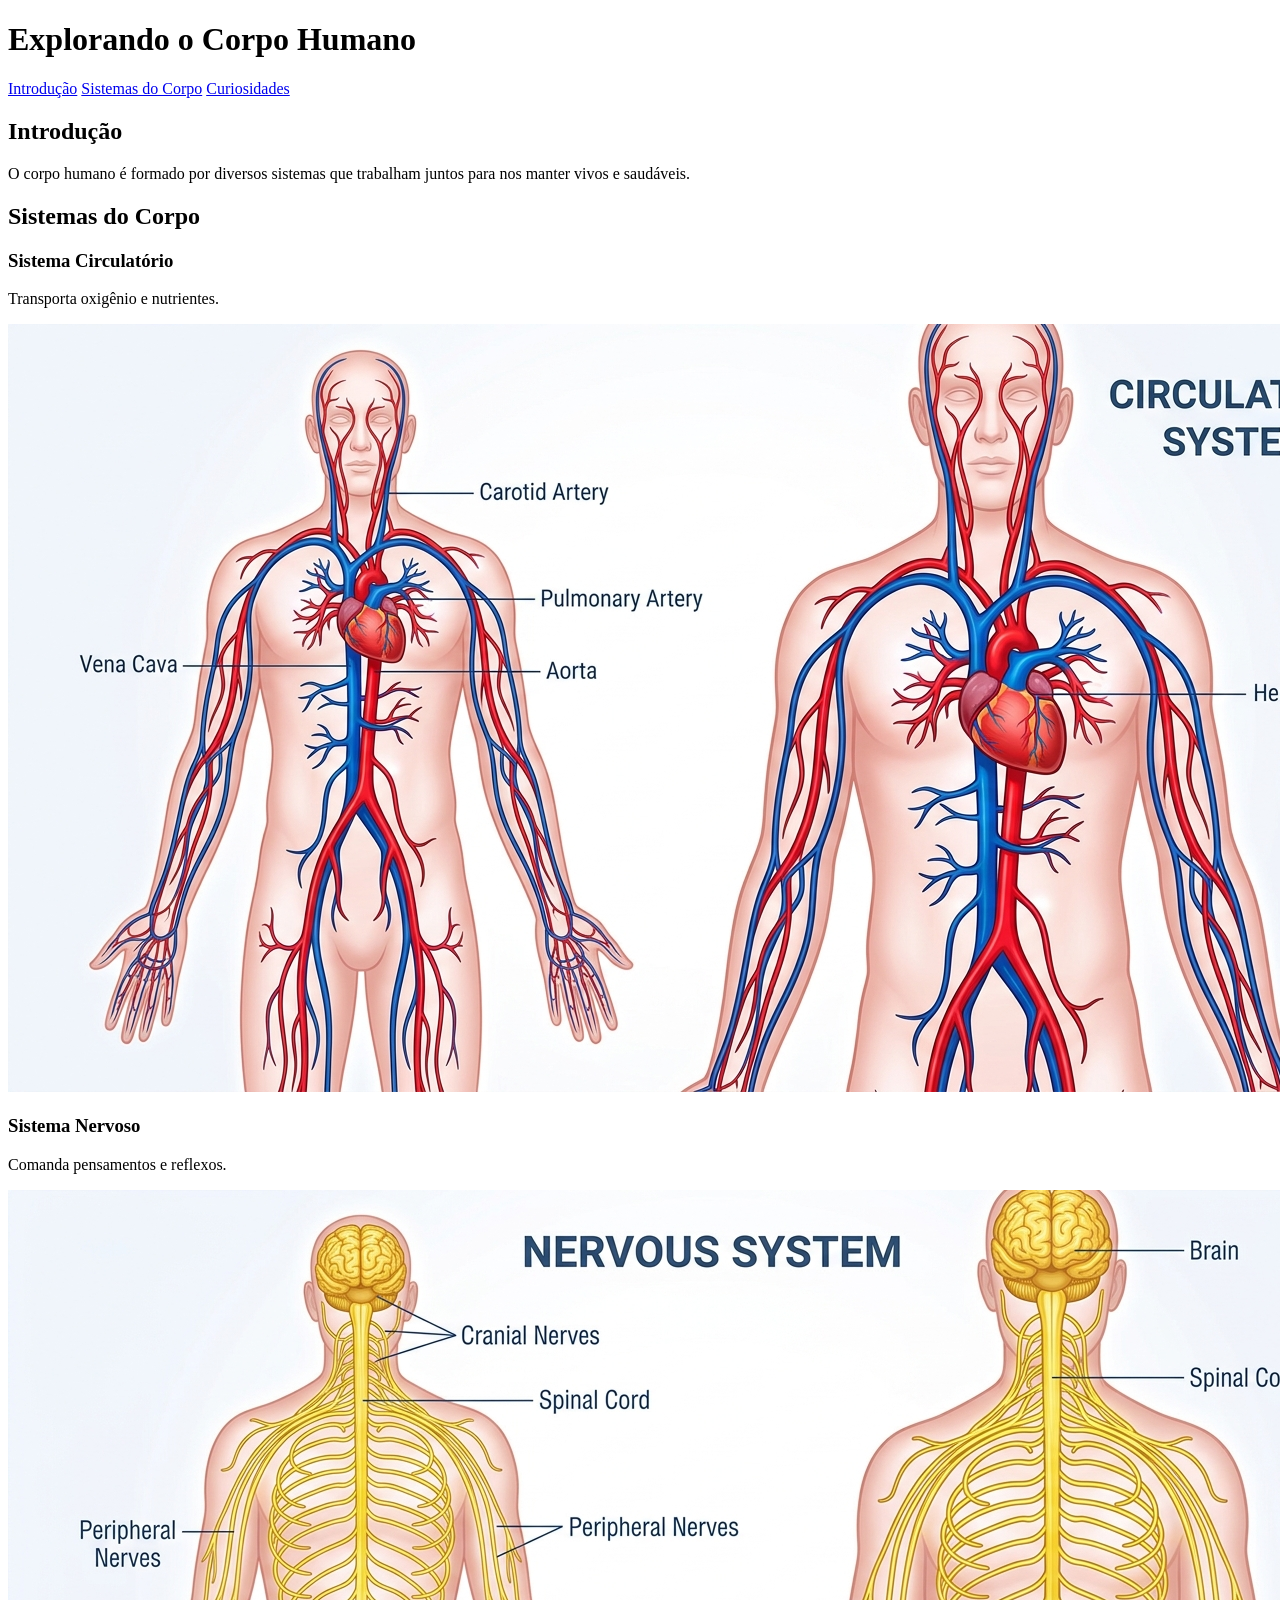
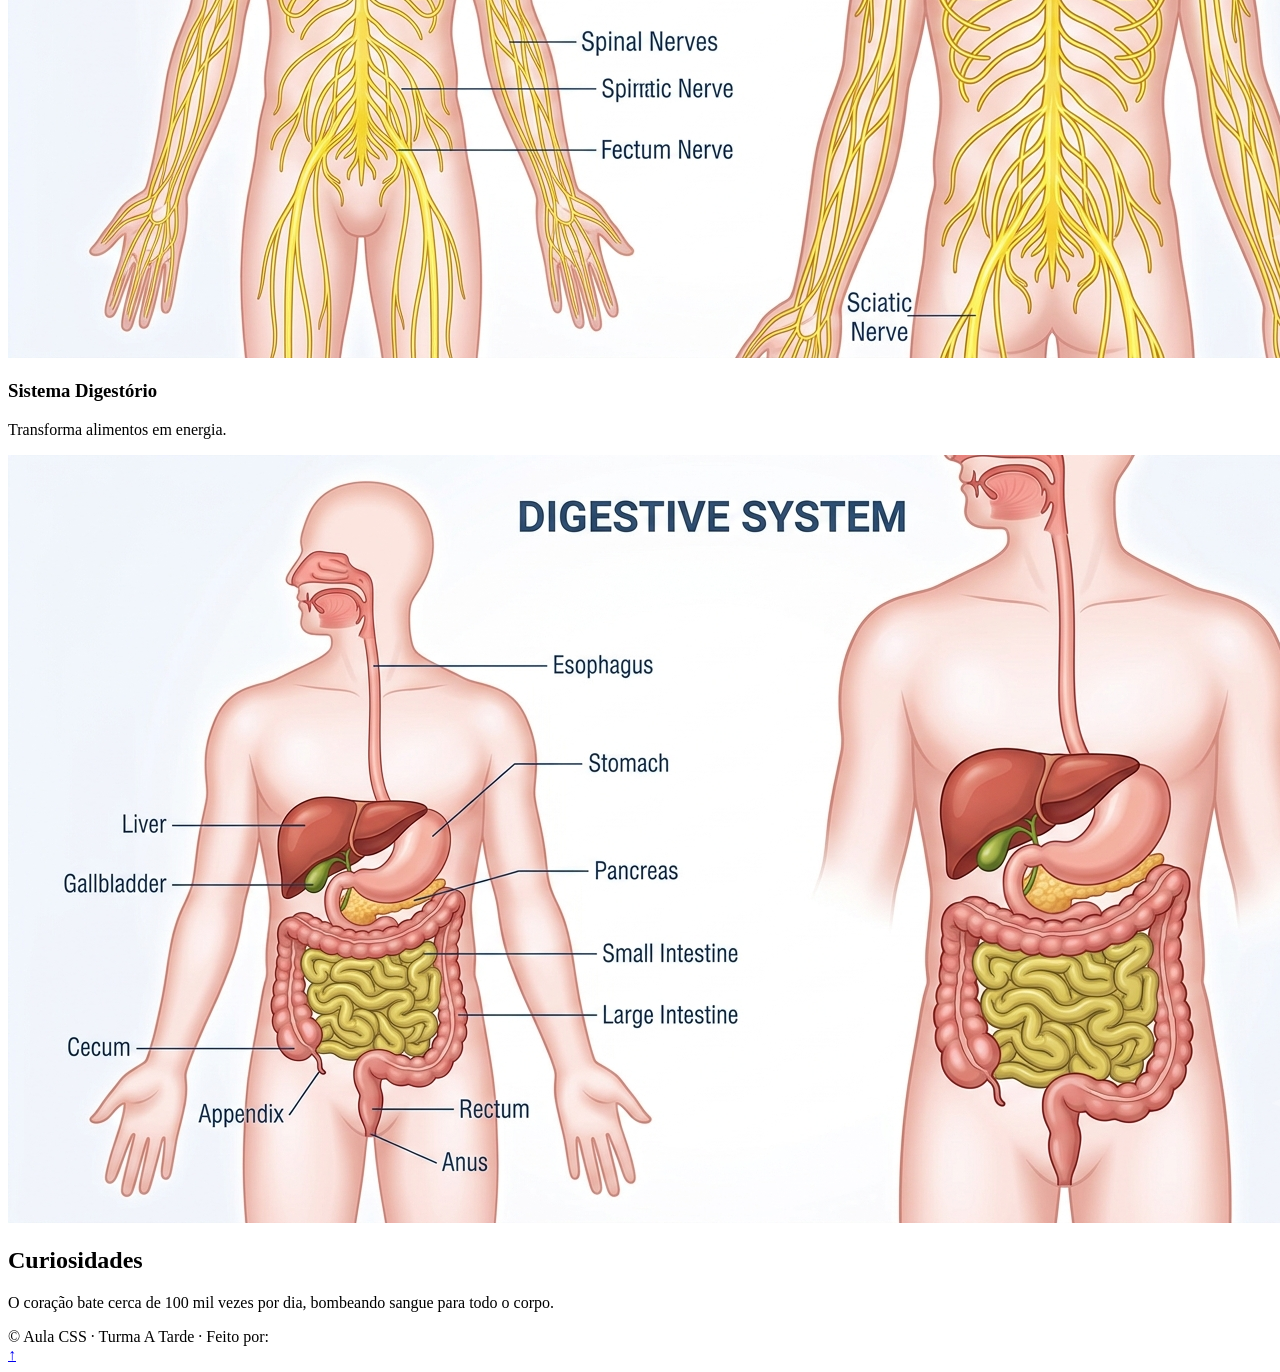
==== biologia.html @ 2bdfa865 "Add files via upload" ====
<!DOCTYPE html>
<html lang="pt-br">

<head>
  <meta charset="UTF-8">
  <meta name="viewport" content="width=device-width, initial-scale=1.0">
  <title>Segunda Aula de CSS - Biologia - Corpo Humano</title>


</head>

<body id="top">
  <header class="topo">
    <h1 class="logo">Explorando o Corpo Humano</h1>
    <nav class="menu">
      <a href="#s1">Introdução</a>
      <a href="#s2">Sistemas do Corpo</a>
      <a href="#s3">Curiosidades</a>
      <!--Adicione mais itens no menu-->
    </nav>
  </header>
  <main>
    <!--Adicione novas seções aqui-->
    <section id="s1">
      <h2>Introdução</h2>
      <p>O corpo humano é formado por diversos sistemas que trabalham juntos para nos manter vivos e saudáveis.</p>
    </section>
    <section id="s2">
      <h2>Sistemas do Corpo</h2>
      <!--Adicione mais cards aqui-->
      <div class="cards">
        <div class="card">
          <h3>Sistema Circulatório</h3>
          <p>Transporta oxigênio e nutrientes.</p>
          <img src="img/sistema-circulatorio.png" alt="Sistema Circulatório">
        </div>
        <div class="card">
          <h3>Sistema Nervoso</h3>
          <p>Comanda pensamentos e reflexos.</p>
          <img src="img/sistema-nervoso.png" alt="Sistema Nervoso">
        </div>
        <div class="card">
          <h3>Sistema Digestório</h3>
          <p>Transforma alimentos em energia.</p>
          <img src="img/sistema-digestivo.png" alt="Sistema Digestório">
        </div>
      </div>
    </section>
    <section id="s3">
      <h2>Curiosidades</h2>
      <p>O coração bate cerca de 100 mil vezes por dia, bombeando sangue para todo o corpo.</p>
    </section>
  </main>
  <footer class="rodape">© Aula CSS · Turma A Tarde · Feito por: <!--Insira o nome do autor/grupo aqui--></footer>

  <a href="#top" class="botao-topo" title="Voltar ao topo">↑</a>

</body>

</html>
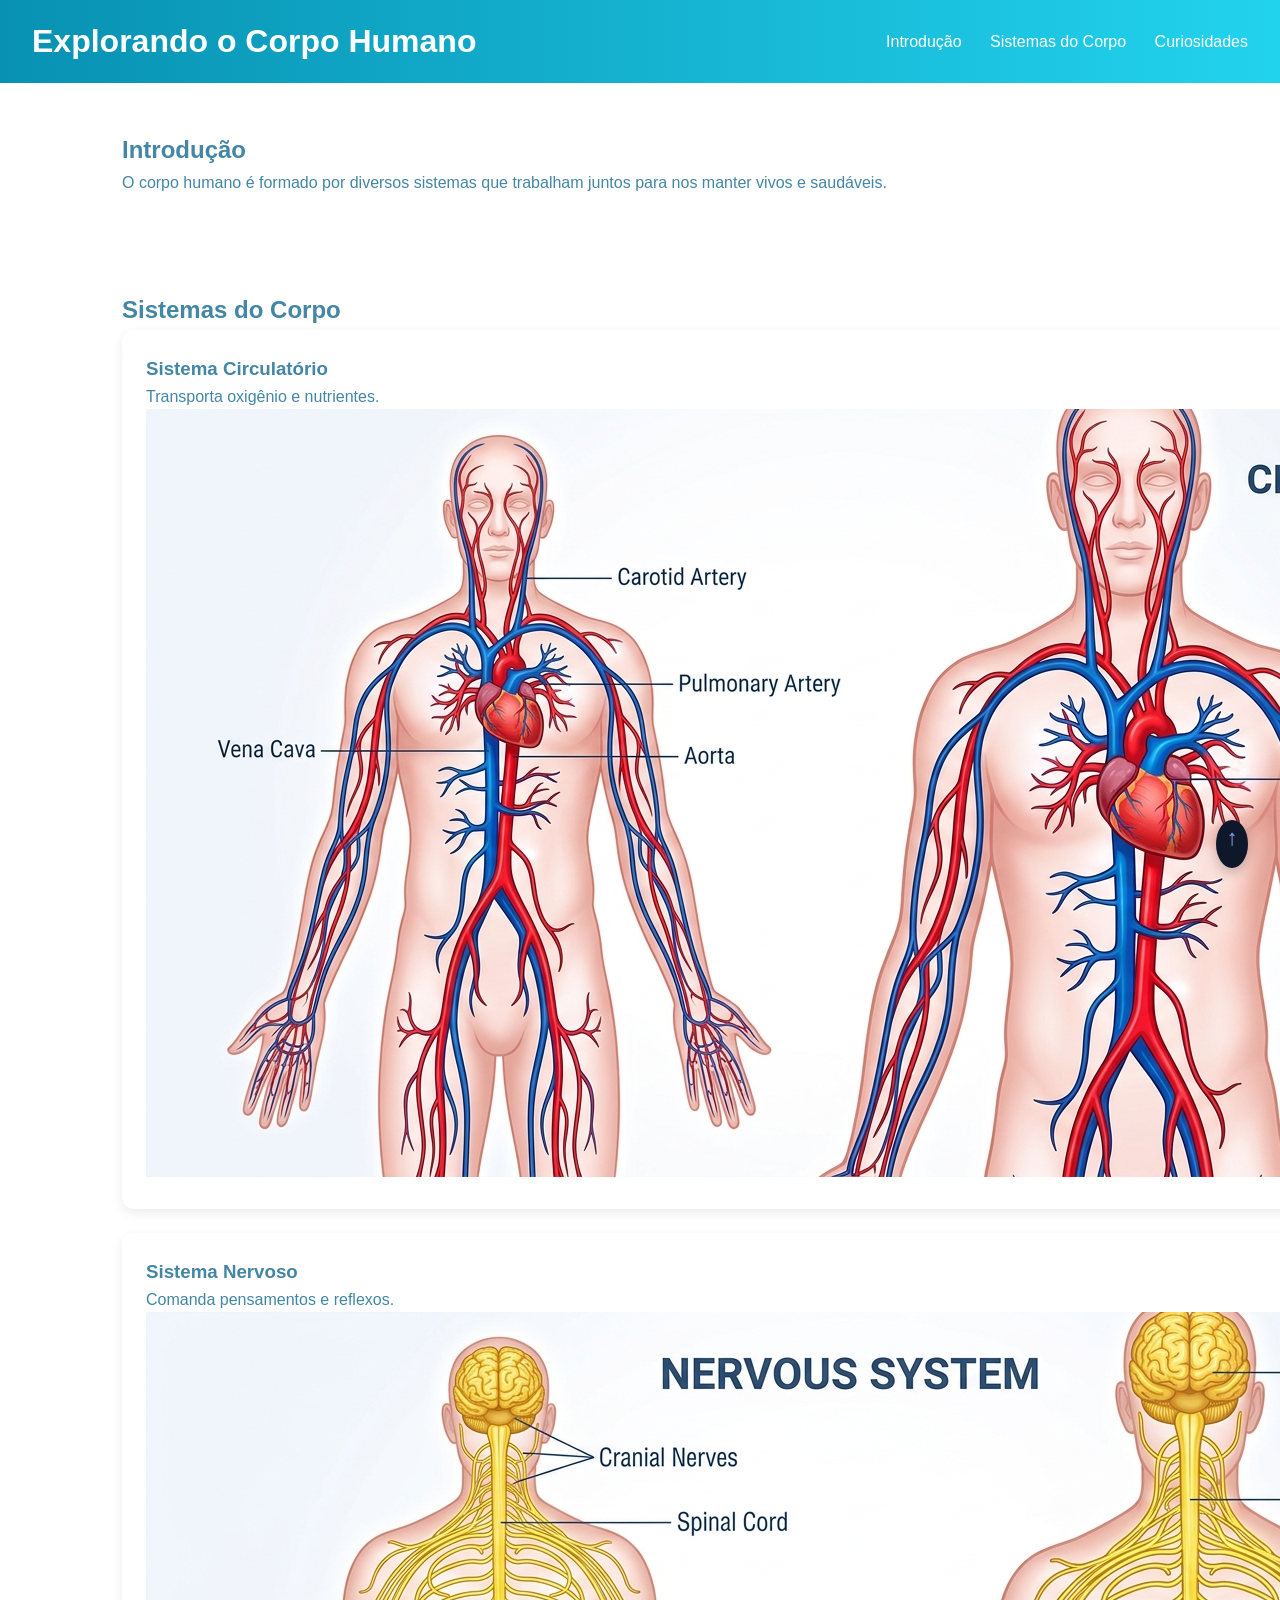
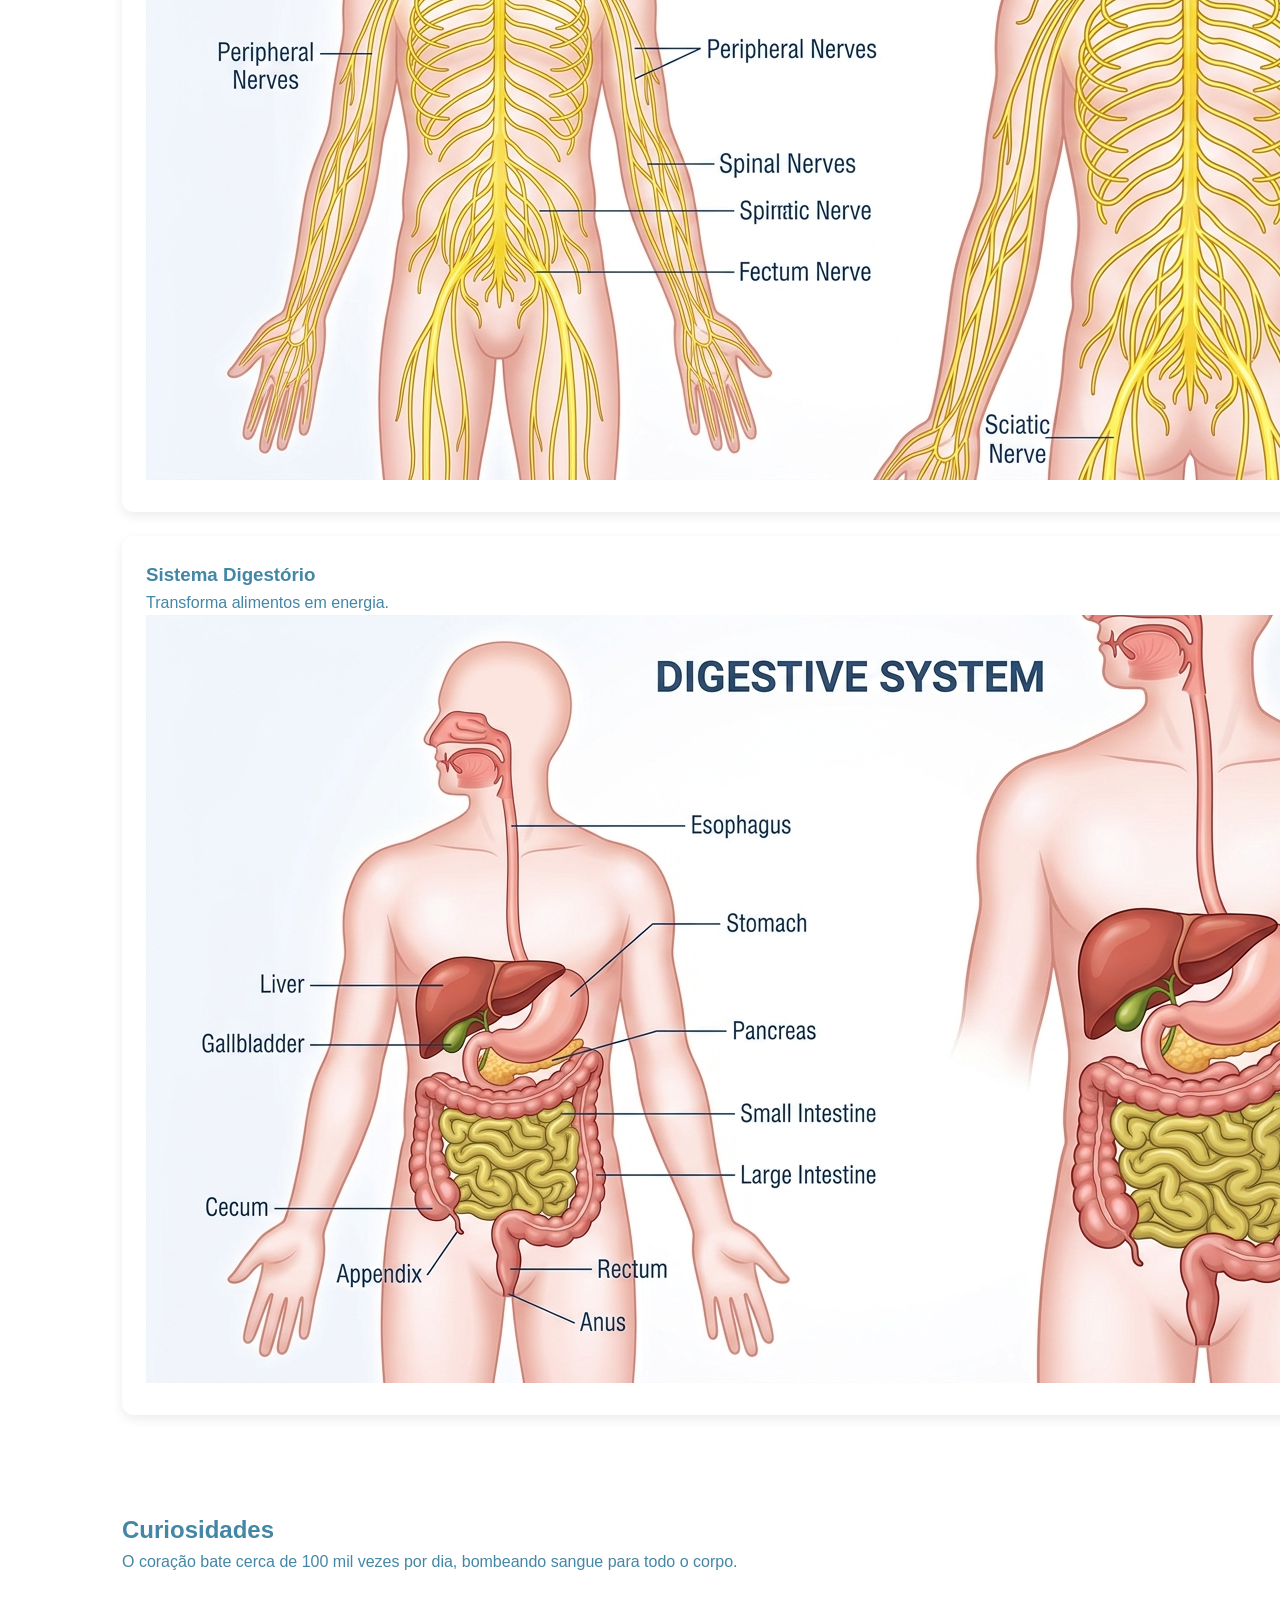
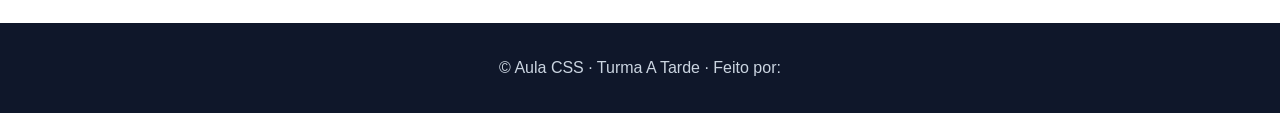
==== commit 43cdb346: "update" ====
--- a/biologia.html
+++ b/biologia.html
@@ -5,8 +5,8 @@
   <meta charset="UTF-8">
   <meta name="viewport" content="width=device-width, initial-scale=1.0">
   <title>Segunda Aula de CSS - Biologia - Corpo Humano</title>
-
-
+  <link rel="stylesheet" href="style.css">
+ 
 </head>
 
 <body id="top">
--- a/style.css
+++ b/style.css
@@ -0,0 +1,170 @@
+/* ==========================================================================
+   AULA 2 DE CSS —Vocação  (Aula 8: Transições e Animações)
+   Este arquivo veio da Aula 1. Hoje você vai:
+   1) Personalizar cores, tamanhos e fontes aqui embaixo (sozinho);
+   2) Ajustar o .menu (transição) e criar o botão "Voltar ao topo" com o professor;
+   3) Ver uma animação com @keyframes no título do topo (feito com o professor).
+   ========================================================================== */
+
+/* Reset básico */
+* {
+  
+  box-sizing: border-box;
+ 
+  margin: 0;
+ 
+  padding: 0;
+
+}
+
+
+
+/* 🎨 PERSONALIZE AQUI: troque a fonte e a cor do texto do site inteiro */
+body {
+  font-family: 'Inter', Arial, sans-serif;
+  color: #4386a5;
+  line-height: 1.6;
+}
+
+/* 🎨 PERSONALIZE AQUI: troque as cores do degradê do cabeçalho */
+.topo {
+  background: linear-gradient(90deg, #0891b2, #22d3ee);
+  color: #fff;
+  padding: 1rem 2rem;
+  display: flex;
+  justify-content: space-between;
+  align-items: center;
+  position: sticky;
+  top: 0;
+}
+
+/* 🎬 Faça junto com o Professor: ANIMAÇÃO com @keyframes — o logo entra deslizando de cima quando a página abre */
+.logo{
+  animation: entrarDoTopo 0.8s ease-out both
+}
+@keyframes entrardotopo{
+  from{
+    opacity: 0;
+    transform: translate(-20px);
+  }
+  to{
+
+  }
+}
+.menu a {
+  color: #fff;
+  margin-left: 1.5rem;
+  text-decoration: none;
+  position: relative;
+  padding-bottom: 4px;
+}
+
+/* 🎓 Faça junto com o professor o ajuste do menu (sublinhado animado com TRANSITION)
+   Passo a passo para fazer com a turma:
+   1) Criar o "traço" com ::after (ele começa com largura 0, ou seja, invisível)
+   2) Avisar ao navegador que a largura (width) deve ANIMAR com transition
+   3) No :hover, mudar a largura para 100% — a transition faz o resto sozinha */
+.menu a::after{
+  content: '';
+  position: absolute;
+  left:0;
+  bottom: 0;
+  width: 0%;
+  height: 2px;
+background-color: aquamarine;
+transition: width .3s ease;
+}
+.menu a hover::after{
+  width: 100%;
+}
+section {
+  padding: 3rem 2rem;
+  max-width: 1100px;
+  margin: 0 auto;
+}
+
+/* 🎨 Layout de cards em grade — permite que os alunos adicionem mais <div class="card"> */
+.cards {
+  display: flex;
+  flex-wrap: wrap;
+  gap: 1.5rem;
+}
+
+.cards .card {
+  flex: 1 1 260px;
+}
+
+/* 🎨 PERSONALIZE AQUI: troque o tamanho da borda arredondada e a sombra do card */
+.card {
+  background: #fff;
+  border-radius: 12px;
+  padding: 1.5rem;
+  box-shadow: 0 4px 12px rgba(0, 0, 0, .08);
+  transition: transform .25s ease, box-shadow .25s ease;
+}
+
+/* aprendendo transição: card levanta ao passar o mouse Faça junto com o professor*/
+.card:hover{
+transform: translate(-4px);
+box-shadow: 0 8px 20px rgba{0,0,.12};
+}
+.card ing{
+  max-width: 100%;
+  height: auto;
+  border-radius: 12px;
+  padding: 1.5rem;
+  box-shadow: 0 4px 12px ;
+}
+.rodape {
+  background: #0f172a;
+  color: #cbd5e1;
+  text-align: center;
+  padding: 2rem;
+}
+
+/* 🎓 Faça junto com o Professor — Botão "Voltar ao topo"
+   Esse botão é um <a href="#top" class="botao-topo"> que já foi adicionado
+   no final do <body> de cada página (antes de </body>).
+   Passo a passo para fazer com a turma:
+   1) position: fixed -> o botão fica "grudado" na tela, mesmo rolando a página
+   2) TRANSFORM é usado no :hover para levantar e crescer o botão
+   3) TRANSITION avisa o navegador para animar esse movimento suavemente */
+.botao-topo{
+  position: fixed;
+  right: 2rem;
+  bottom: 2rem;
+  width: 2rem;
+  height: 48px;
+  border-radius: 50%;
+  background-color: #0f172a;
+  color: #8aa8ee;
+  display: flex;
+  justify-content: center;
+  font-size: 1.4rem;
+  text-decoration: none;
+  box-shadow: 0 4px 12px rgba(0,0,0,.2);
+  transition: tansform .25s ease;
+  backgroud-color: .25s ease;
+}
+  botao-topo:haver{
+
+  }
+@media (max-width: 600px) {
+  .cards {
+    flex-direction: column;
+  }
+
+  .menu {
+    flex-direction: column;
+    align-items: flex-start;
+  }
+
+  .menu a {
+    margin-left: 0;
+    margin-top: .5rem;
+  }
+
+  h1 {
+    font-size: 2rem;
+  }
+}
